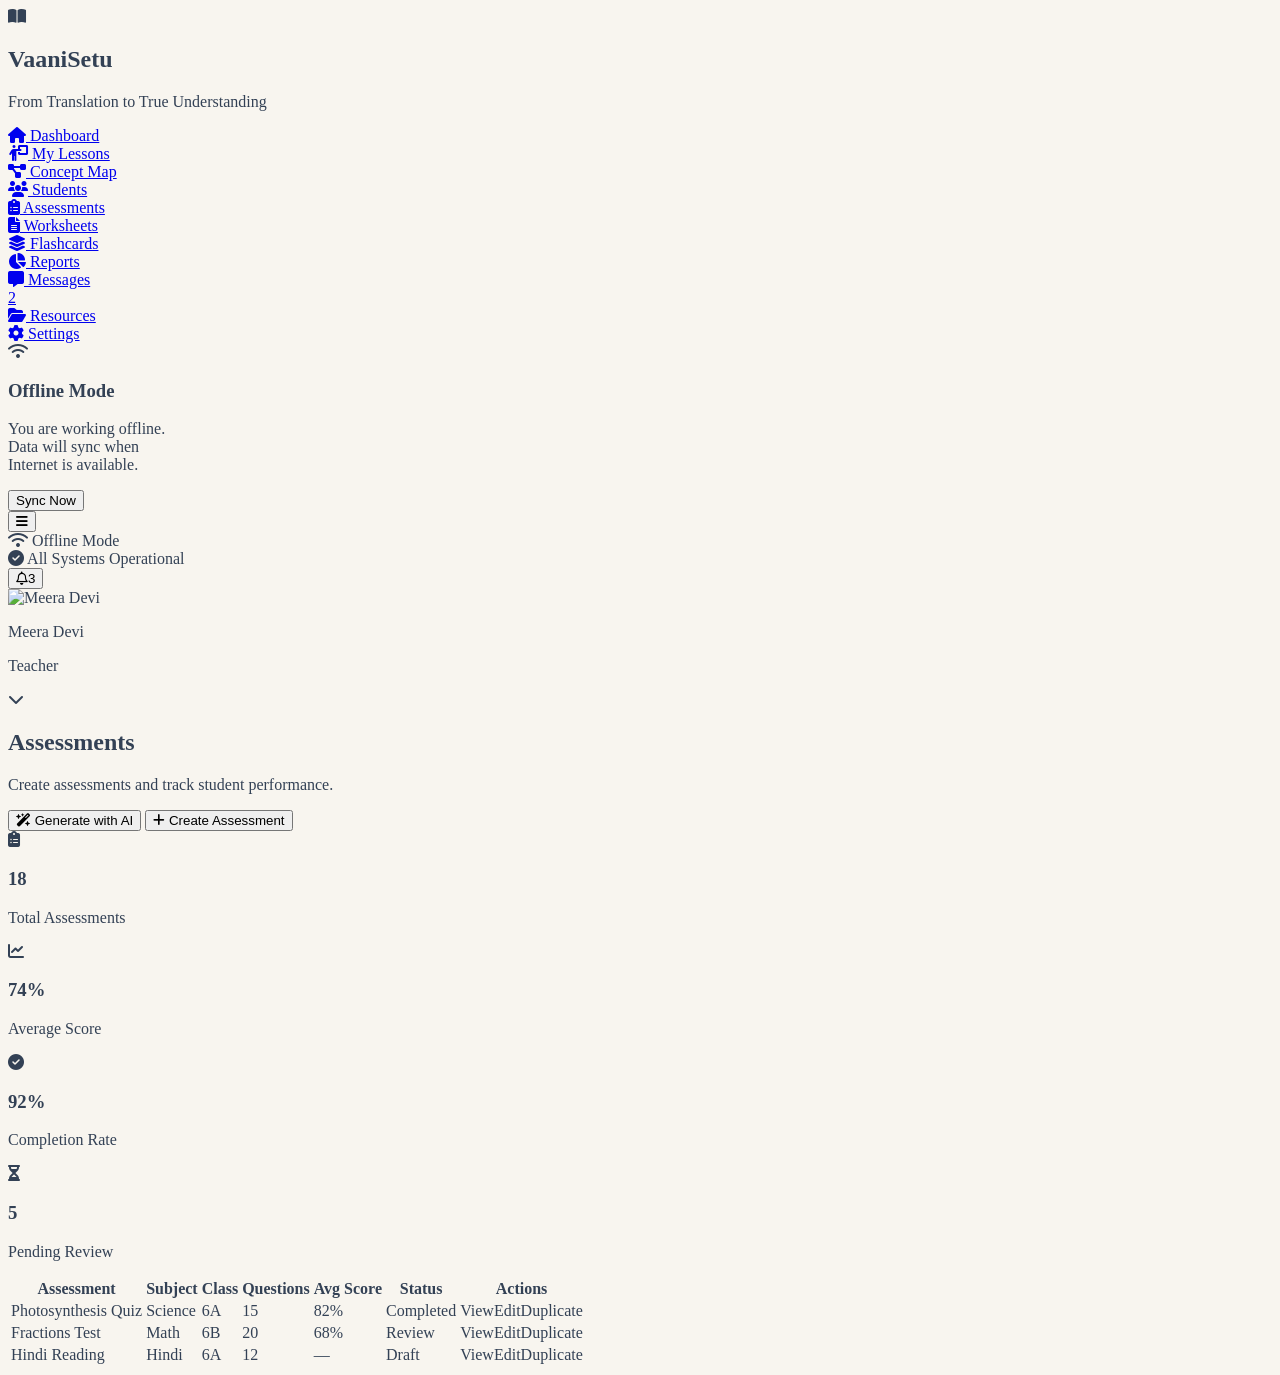
==== assessments.html @ b2392c55 "Add worksheets, flashcards, reports, messages, resources, settings pages" ====
<!DOCTYPE html>
<html lang="en"><head>
<meta charset="utf-8"/>
<meta content="width=device-width, initial-scale=1.0" name="viewport"/>
<title>VaaniSetu — Assessments</title>
<script src="https://cdn.tailwindcss.com?plugins=forms,container-queries"></script>
<link href="https://fonts.googleapis.com/css2?family=Plus+Jakarta+Sans:wght@400;500;600;700&display=swap" rel="stylesheet"/>
<link href="https://cdnjs.cloudflare.com/ajax/libs/font-awesome/6.4.0/css/all.min.css" rel="stylesheet"/>
<script>
    tailwind.config = { theme: { extend: {
      fontFamily: { sans: ['"Plus Jakarta Sans"', 'sans-serif'] },
      colors: { brand: { red:'#C91F2B', bg:'#F8F5EF', text:'#334155', muted:'#64748B', border:'#E2E8F0' },
                status: { green:'#10B981', red:'#EF4444', orange:'#F59E0B', purple:'#8B5CF6', blue:'#3B82F6', teal:'#14B8A6' } },
      boxShadow: { 'card':'0 4px 6px -1px rgba(0,0,0,0.05), 0 2px 4px -1px rgba(0,0,0,0.03)' },
      borderRadius: { 'xl':'1rem' } } } }
</script>
<style>
  body { background-color:#F8F5EF; color:#334155; }
  ::-webkit-scrollbar { width:6px; height:6px; }
  ::-webkit-scrollbar-track { background:transparent; }
  ::-webkit-scrollbar-thumb { background:#CBD5E1; border-radius:3px; }
  .tribal-art { background-image:url(https://lh3.googleusercontent.com/aida-public/[base64]); background-size:cover; background-position:bottom; opacity:0.15; }
  @media (max-width:1024px){ #layout-sidebar{ position:fixed; left:0; top:0; transform:translateX(-100%); transition:transform .3s ease; z-index:40; } body.sidebar-open #layout-sidebar{ transform:translateX(0); } body.sidebar-open::after{ content:''; position:fixed; inset:0; background:rgba(0,0,0,.4); z-index:30; } }
</style>
</head>
<body class="font-sans antialiased h-screen flex overflow-hidden" data-page="assessments">
  <aside id="layout-sidebar"></aside>
  <main class="flex-1 flex flex-col h-full overflow-hidden relative">
    <div id="layout-topbar"></div>
    <div class="flex-1 overflow-y-auto p-8 relative z-10">
      <div class="flex flex-col md:flex-row md:items-center justify-between mb-8 gap-4">
        <div>
          <h2 class="text-2xl font-bold text-gray-900">Assessments</h2>
          <p class="text-brand-muted mt-1">Create assessments and track student performance.</p>
        </div>
        <div class="flex items-center gap-3">
          <button class="bg-white border border-gray-200 text-brand-red px-5 py-2.5 rounded-lg font-medium text-sm hover:bg-red-50 transition-colors flex items-center gap-2">
            <i class="fa-solid fa-wand-magic-sparkles"></i> Generate with AI
          </button>
          <button class="bg-brand-red text-white px-6 py-2.5 rounded-lg font-medium text-sm flex items-center gap-2 hover:bg-red-700 transition-colors shadow-sm">
            <i class="fa-solid fa-plus"></i> Create Assessment
          </button>
        </div>
      </div>

      <div class="grid grid-cols-2 md:grid-cols-4 gap-4 mb-8">
        <div class="bg-white rounded-xl p-5 shadow-card border border-gray-100 flex items-center gap-4">
          <div class="w-12 h-12 rounded-full bg-red-100 text-brand-red flex items-center justify-center text-xl flex-shrink-0"><i class="fa-solid fa-clipboard-list"></i></div>
          <div><h3 class="text-2xl font-bold text-gray-900 leading-tight">18</h3><p class="text-sm font-medium text-gray-700">Total Assessments</p></div>
        </div>
        <div class="bg-white rounded-xl p-5 shadow-card border border-gray-100 flex items-center gap-4">
          <div class="w-12 h-12 rounded-full bg-green-100 text-status-green flex items-center justify-center text-xl flex-shrink-0"><i class="fa-solid fa-chart-line"></i></div>
          <div><h3 class="text-2xl font-bold text-gray-900 leading-tight">74%</h3><p class="text-sm font-medium text-gray-700">Average Score</p></div>
        </div>
        <div class="bg-white rounded-xl p-5 shadow-card border border-gray-100 flex items-center gap-4">
          <div class="w-12 h-12 rounded-full bg-purple-100 text-status-purple flex items-center justify-center text-xl flex-shrink-0"><i class="fa-solid fa-circle-check"></i></div>
          <div><h3 class="text-2xl font-bold text-gray-900 leading-tight">92%</h3><p class="text-sm font-medium text-gray-700">Completion Rate</p></div>
        </div>
        <div class="bg-white rounded-xl p-5 shadow-card border border-gray-100 flex items-center gap-4">
          <div class="w-12 h-12 rounded-full bg-yellow-100 text-status-orange flex items-center justify-center text-xl flex-shrink-0"><i class="fa-solid fa-hourglass-half"></i></div>
          <div><h3 class="text-2xl font-bold text-gray-900 leading-tight">5</h3><p class="text-sm font-medium text-gray-700">Pending Review</p></div>
        </div>
      </div>

      <div class="bg-white rounded-xl border border-gray-100 shadow-card overflow-hidden">
        <table class="w-full text-sm">
          <thead class="bg-gray-50 text-brand-muted text-left">
            <tr><th class="px-5 py-3 font-medium">Assessment</th><th class="px-5 py-3 font-medium">Subject</th><th class="px-5 py-3 font-medium">Class</th><th class="px-5 py-3 font-medium">Questions</th><th class="px-5 py-3 font-medium">Avg Score</th><th class="px-5 py-3 font-medium">Status</th><th class="px-5 py-3 font-medium text-right">Actions</th></tr>
          </thead>
          <tbody class="divide-y divide-gray-100">
            <tr>
              <td class="px-5 py-3 font-medium text-gray-900">Photosynthesis Quiz</td><td class="px-5 py-3 text-brand-text">Science</td><td class="px-5 py-3 text-brand-muted">6A</td><td class="px-5 py-3 text-brand-muted">15</td><td class="px-5 py-3 font-semibold text-gray-900">82%</td>
              <td class="px-5 py-3"><span class="text-xs font-medium px-2.5 py-1 rounded-full bg-green-50 text-status-green">Completed</span></td>
              <td class="px-5 py-3 text-right space-x-2 whitespace-nowrap">
                <a class="text-brand-red hover:underline text-xs font-medium">View</a><a class="text-brand-red hover:underline text-xs font-medium">Edit</a><a class="text-brand-red hover:underline text-xs font-medium">Duplicate</a>
              </td>
            </tr>
            <tr>
              <td class="px-5 py-3 font-medium text-gray-900">Fractions Test</td><td class="px-5 py-3 text-brand-text">Math</td><td class="px-5 py-3 text-brand-muted">6B</td><td class="px-5 py-3 text-brand-muted">20</td><td class="px-5 py-3 font-semibold text-gray-900">68%</td>
              <td class="px-5 py-3"><span class="text-xs font-medium px-2.5 py-1 rounded-full bg-yellow-50 text-status-orange">Review</span></td>
              <td class="px-5 py-3 text-right space-x-2 whitespace-nowrap">
                <a class="text-brand-red hover:underline text-xs font-medium">View</a><a class="text-brand-red hover:underline text-xs font-medium">Edit</a><a class="text-brand-red hover:underline text-xs font-medium">Duplicate</a>
              </td>
            </tr>
            <tr>
              <td class="px-5 py-3 font-medium text-gray-900">Hindi Reading</td><td class="px-5 py-3 text-brand-text">Hindi</td><td class="px-5 py-3 text-brand-muted">6A</td><td class="px-5 py-3 text-brand-muted">12</td><td class="px-5 py-3 font-semibold text-gray-900">—</td>
              <td class="px-5 py-3"><span class="text-xs font-medium px-2.5 py-1 rounded-full bg-red-50 text-status-red">Draft</span></td>
              <td class="px-5 py-3 text-right space-x-2 whitespace-nowrap">
                <a class="text-brand-red hover:underline text-xs font-medium">View</a><a class="text-brand-red hover:underline text-xs font-medium">Edit</a><a class="text-brand-red hover:underline text-xs font-medium">Duplicate</a>
              </td>
            </tr>
          </tbody>
        </table>
      </div>
    </div>
  </main>
  <script src="app.js"></script>
</body></html>
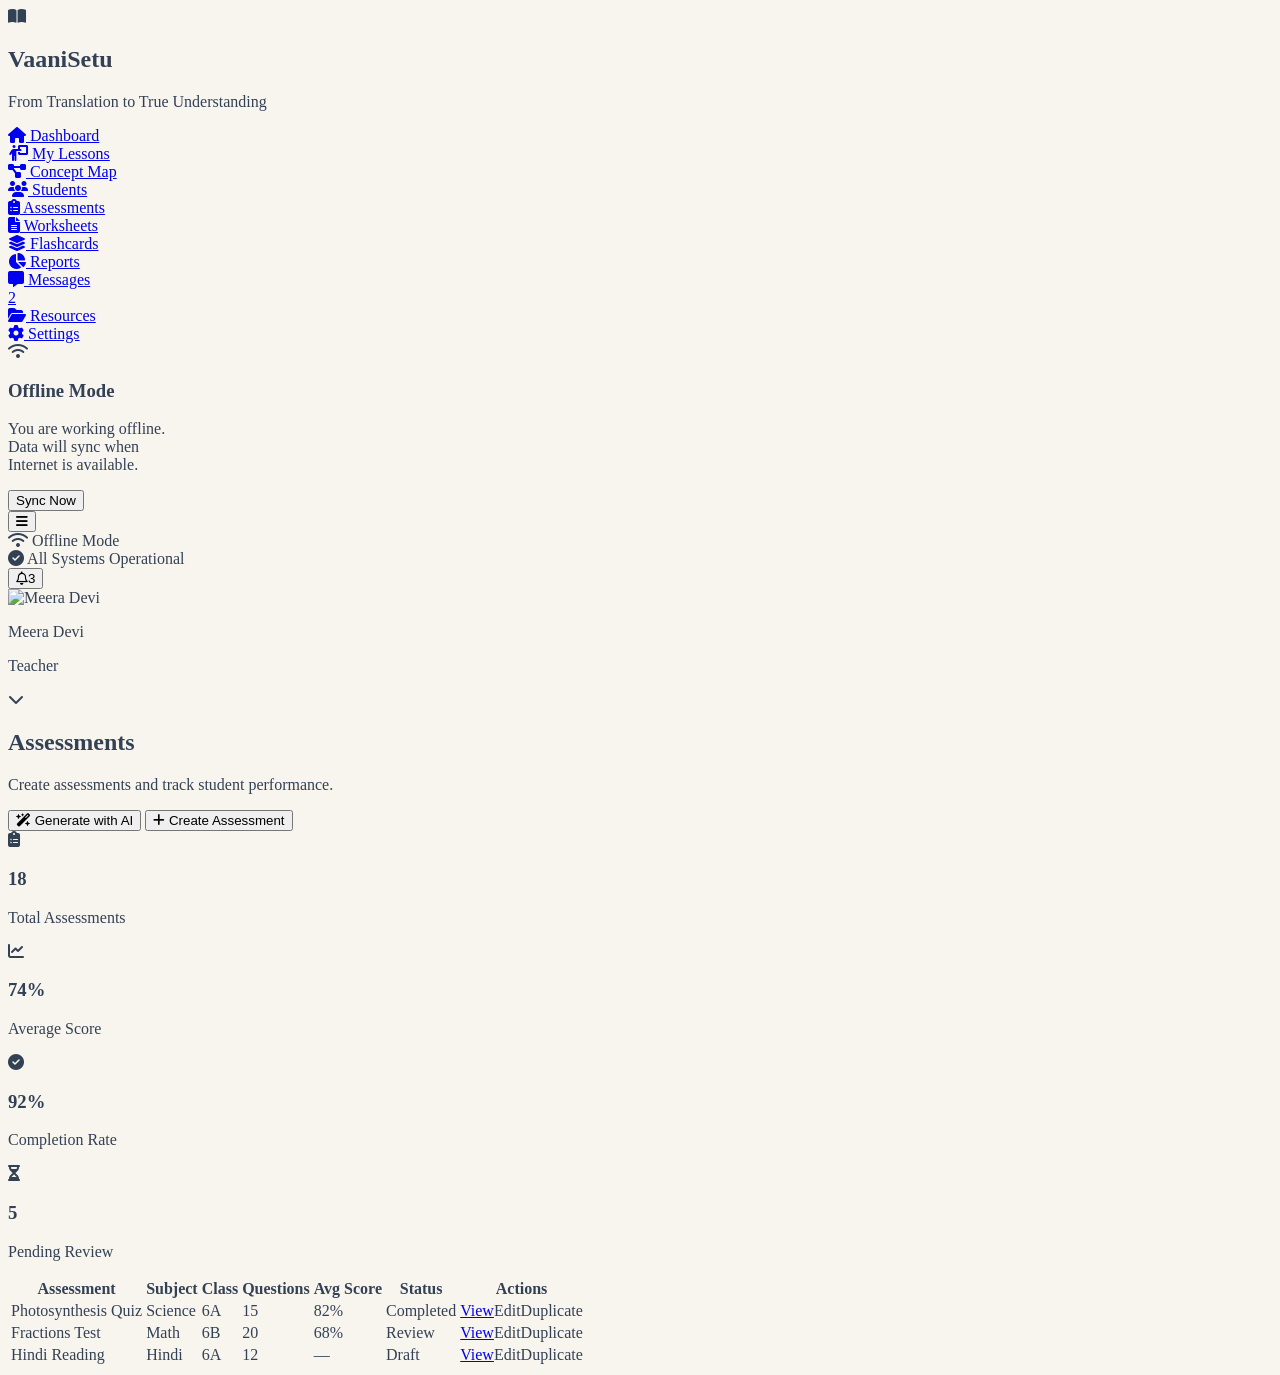
==== commit 68f29d33: "Connect all dashboard and landing pages to their routes" ====
--- a/assessments.html
+++ b/assessments.html
@@ -72,21 +72,21 @@
               <td class="px-5 py-3 font-medium text-gray-900">Photosynthesis Quiz</td><td class="px-5 py-3 text-brand-text">Science</td><td class="px-5 py-3 text-brand-muted">6A</td><td class="px-5 py-3 text-brand-muted">15</td><td class="px-5 py-3 font-semibold text-gray-900">82%</td>
               <td class="px-5 py-3"><span class="text-xs font-medium px-2.5 py-1 rounded-full bg-green-50 text-status-green">Completed</span></td>
               <td class="px-5 py-3 text-right space-x-2 whitespace-nowrap">
-                <a class="text-brand-red hover:underline text-xs font-medium">View</a><a class="text-brand-red hover:underline text-xs font-medium">Edit</a><a class="text-brand-red hover:underline text-xs font-medium">Duplicate</a>
+                <a class="text-brand-red hover:underline text-xs font-medium" href="reports.html">View</a><a class="text-brand-red hover:underline text-xs font-medium">Edit</a><a class="text-brand-red hover:underline text-xs font-medium">Duplicate</a>
               </td>
             </tr>
             <tr>
               <td class="px-5 py-3 font-medium text-gray-900">Fractions Test</td><td class="px-5 py-3 text-brand-text">Math</td><td class="px-5 py-3 text-brand-muted">6B</td><td class="px-5 py-3 text-brand-muted">20</td><td class="px-5 py-3 font-semibold text-gray-900">68%</td>
               <td class="px-5 py-3"><span class="text-xs font-medium px-2.5 py-1 rounded-full bg-yellow-50 text-status-orange">Review</span></td>
               <td class="px-5 py-3 text-right space-x-2 whitespace-nowrap">
-                <a class="text-brand-red hover:underline text-xs font-medium">View</a><a class="text-brand-red hover:underline text-xs font-medium">Edit</a><a class="text-brand-red hover:underline text-xs font-medium">Duplicate</a>
+                <a class="text-brand-red hover:underline text-xs font-medium" href="reports.html">View</a><a class="text-brand-red hover:underline text-xs font-medium">Edit</a><a class="text-brand-red hover:underline text-xs font-medium">Duplicate</a>
               </td>
             </tr>
             <tr>
               <td class="px-5 py-3 font-medium text-gray-900">Hindi Reading</td><td class="px-5 py-3 text-brand-text">Hindi</td><td class="px-5 py-3 text-brand-muted">6A</td><td class="px-5 py-3 text-brand-muted">12</td><td class="px-5 py-3 font-semibold text-gray-900">—</td>
               <td class="px-5 py-3"><span class="text-xs font-medium px-2.5 py-1 rounded-full bg-red-50 text-status-red">Draft</span></td>
               <td class="px-5 py-3 text-right space-x-2 whitespace-nowrap">
-                <a class="text-brand-red hover:underline text-xs font-medium">View</a><a class="text-brand-red hover:underline text-xs font-medium">Edit</a><a class="text-brand-red hover:underline text-xs font-medium">Duplicate</a>
+                <a class="text-brand-red hover:underline text-xs font-medium" href="reports.html">View</a><a class="text-brand-red hover:underline text-xs font-medium">Edit</a><a class="text-brand-red hover:underline text-xs font-medium">Duplicate</a>
               </td>
             </tr>
           </tbody>
